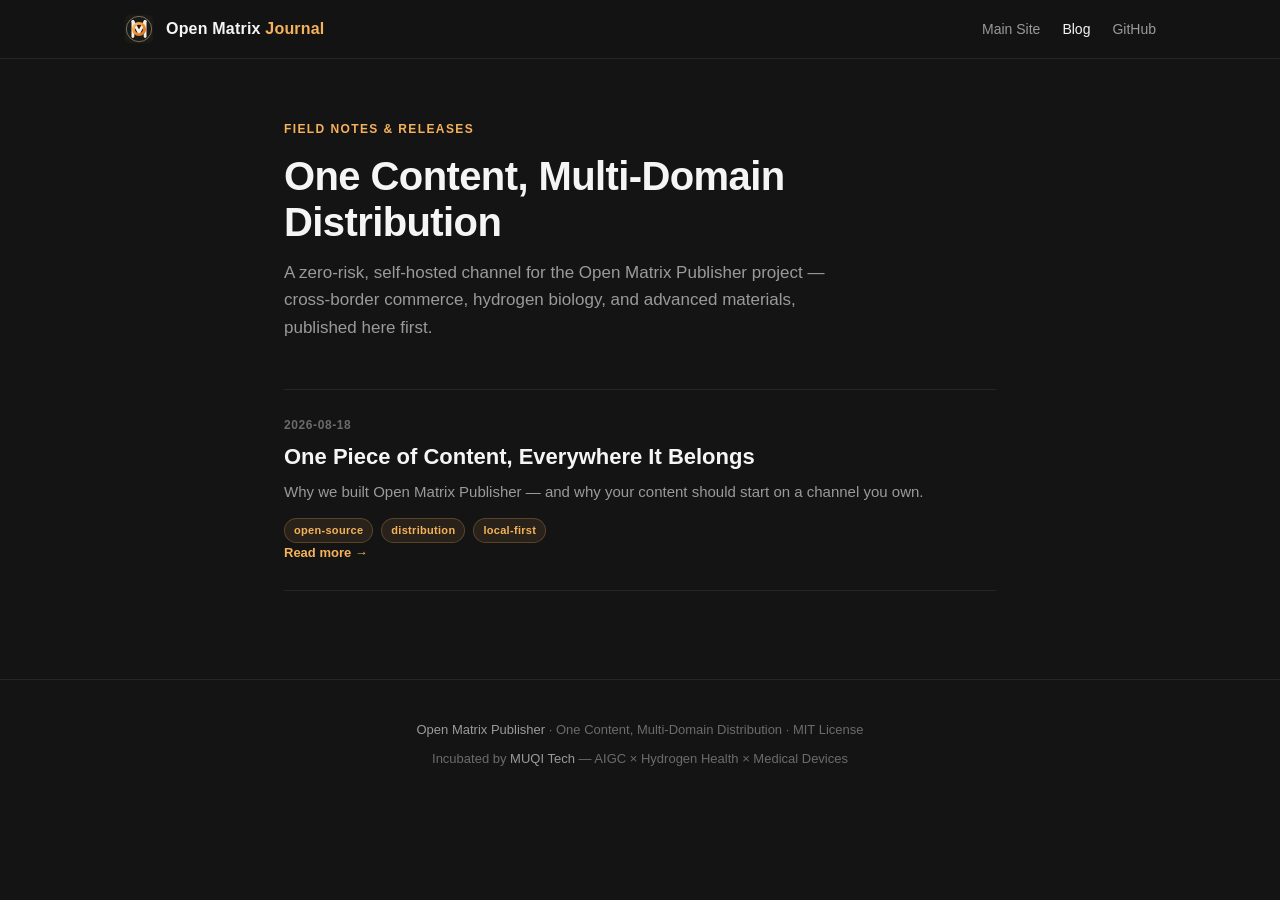
==== blog/index.html @ 553559a9 "feat(blog): add GitHub Pages static English blog scaffold Zero-risk self-hosted channel for the proj" ====
<!DOCTYPE html>
<html lang="en">
<head>
<meta charset="UTF-8">
<meta name="viewport" content="width=device-width, initial-scale=1.0">
<title>Open Matrix Journal · One Content, Multi-Domain Distribution</title>
<meta name="description" content="A zero-risk, self-hosted journal for Open Matrix Publisher.">
<meta property="og:title" content="Open Matrix Journal · One Content, Multi-Domain Distribution">
<meta property="og:description" content="A zero-risk, self-hosted journal for Open Matrix Publisher.">
<meta property="og:type" content="website">
<link rel="icon" href="../favicon.ico" sizes="any">
<link rel="stylesheet" href="assets/blog.css">
</head>
<body>
<header class="site-head">
  <div class="head-inner">
    <a class="brand" href="../index.html">
      <img src="../logo.svg" alt="Open Matrix Publisher" class="brand-logo">
      <span class="brand-name">Open Matrix <em>Journal</em></span>
    </a>
    <nav class="head-nav">
      <a href="../index.html">Main Site</a>
      <a href="index.html" class="active">Blog</a>
      <a href="https://github.com/Martin-MQtech/open-matrix-publisher">GitHub</a>
    </nav>
  </div>
</header>
<main class="wrap">
<div class="journal-head"><span class="journal-kicker">Field Notes &amp; Releases</span><h1 class="journal-title">One Content, Multi-Domain Distribution</h1><p class="journal-desc">A zero-risk, self-hosted channel for the Open Matrix Publisher project — cross-border commerce, hydrogen biology, and advanced materials, published here first.</p></div><div class="post-list"><a class="post-card" href="posts/hello-world.html"><div class="post-date">2026-08-18</div><h2>One Piece of Content, Everywhere It Belongs</h2><p class="post-desc">Why we built Open Matrix Publisher — and why your content should start on a channel you own.</p><div class="post-tags"><span class="tag">open-source</span><span class="tag">distribution</span><span class="tag">local-first</span></div><div class="read-more">Read more →</div></a></div>
</main>
<footer class="site-foot">
  <p><a href="../index.html">Open Matrix Publisher</a> · One Content, Multi-Domain Distribution · MIT License</p>
  <p class="foot-muted">Incubated by <a href="https://www.emuqi.com">MUQI Tech</a> — AIGC × Hydrogen Health × Medical Devices</p>
</footer>
</body>
</html>
---- blog/assets/blog.css ----
/* Open Matrix Journal — static blog stylesheet
   Brand: charcoal/grey + orange-yellow, flat, no glow. See AGENTS.md §1. */

:root {
    --bg: #141414;
    --surface: #1c1c1c;
    --surface-2: #242424;
    --surface-3: #2e2e2e;
    --ink: #f5f5f5;
    --ink-2: #e0e0e0;
    --muted: #9a9a9a;
    --faint: #6b6b6b;
    --line: rgba(255, 255, 255, 0.08);
    --line-2: rgba(255, 255, 255, 0.14);
    --accent: #e8892e;
    --accent-light: #f5b25a;
    --accent-deep: #d6762a;
    --accent-grad: linear-gradient(135deg, #f5b25a 0%, #e8892e 50%, #d6762a 100%);
}

* { box-sizing: border-box; margin: 0; padding: 0; }

html { scroll-behavior: smooth; }

body {
    font-family: -apple-system, BlinkMacSystemFont, "Segoe UI", "Helvetica Neue",
                 Arial, "PingFang SC", "Microsoft YaHei", sans-serif;
    background-color: var(--bg);
    color: var(--ink);
    line-height: 1.6;
    -webkit-font-smoothing: antialiased;
    text-rendering: optimizeLegibility;
}

a { color: var(--accent-light); text-decoration: none; transition: opacity 0.18s ease; }
a:hover { opacity: 0.82; }

/* ---------- Header ---------- */
.site-head {
    position: sticky; top: 0; z-index: 1000;
    background: rgba(20, 20, 20, 0.92);
    backdrop-filter: blur(12px);
    -webkit-backdrop-filter: blur(12px);
    border-bottom: 1px solid var(--line);
}
.head-inner {
    max-width: 1080px; margin: 0 auto; padding: 14px 24px;
    display: flex; justify-content: space-between; align-items: center;
}
.brand { display: flex; align-items: center; gap: 12px; color: var(--ink); }
.brand:hover { opacity: 1; }
.brand-logo { width: 30px; height: 30px; border-radius: 7px; }
.brand-name { font-size: 16px; font-weight: 700; letter-spacing: 0.2px; }
.brand-name em { font-style: normal; color: var(--accent-light); }
.head-nav { display: flex; align-items: center; gap: 22px; font-size: 14px; font-weight: 500; }
.head-nav a { color: var(--muted); }
.head-nav a:hover { color: var(--ink); opacity: 1; }
.head-nav a.active { color: var(--ink); }

/* ---------- Layout ---------- */
.wrap { max-width: 760px; margin: 0 auto; padding: 56px 24px 88px; }

/* ---------- Homepage ---------- */
.journal-head { margin-bottom: 48px; }
.journal-kicker {
    display: inline-block; font-size: 12px; font-weight: 600; letter-spacing: 1.4px;
    text-transform: uppercase; color: var(--accent-light); margin-bottom: 14px;
}
.journal-title {
    font-size: 40px; font-weight: 800; line-height: 1.15; letter-spacing: -0.6px;
    margin-bottom: 14px;
}
.journal-desc { font-size: 17px; color: var(--muted); max-width: 560px; }

.post-list { display: flex; flex-direction: column; }
.post-card {
    display: block; color: inherit; padding: 26px 0;
    border-bottom: 1px solid var(--line); transition: transform 0.18s ease;
}
.post-card:first-of-type { border-top: 1px solid var(--line); }
.post-card:hover { transform: translateX(4px); color: inherit; opacity: 1; }
.post-card .post-date {
    font-size: 12px; font-weight: 600; letter-spacing: 0.6px; text-transform: uppercase;
    color: var(--faint); margin-bottom: 8px;
}
.post-card h2 { font-size: 22px; font-weight: 700; line-height: 1.3; margin-bottom: 8px; color: var(--ink); }
.post-card:hover h2 { color: var(--accent-light); }
.post-card .post-desc { font-size: 15px; color: var(--muted); margin-bottom: 14px; }
.post-tags { display: flex; flex-wrap: wrap; gap: 8px; }
.tag {
    font-size: 11px; font-weight: 600; letter-spacing: 0.3px;
    color: var(--accent-light); background: rgba(245, 178, 90, 0.09);
    border: 1px solid rgba(245, 178, 90, 0.24);
    padding: 3px 9px; border-radius: 20px;
}
.read-more { font-size: 13px; font-weight: 600; color: var(--accent-light); }

/* ---------- Article ---------- */
.article { margin-bottom: 56px; }
.article .post-date {
    font-size: 12px; font-weight: 600; letter-spacing: 0.6px; text-transform: uppercase;
    color: var(--faint); margin-bottom: 12px;
}
.article h1 {
    font-size: 38px; font-weight: 800; line-height: 1.15; letter-spacing: -0.6px;
    margin-bottom: 18px;
}
.article .post-tags { margin-bottom: 32px; }
.article-body { font-size: 17px; line-height: 1.78; color: var(--ink-2); }
.article-body h2 {
    font-size: 26px; font-weight: 700; color: var(--ink);
    margin: 44px 0 16px; line-height: 1.25;
}
.article-body h3 {
    font-size: 21px; font-weight: 700; color: var(--ink);
    margin: 34px 0 12px; line-height: 1.25;
}
.article-body p { margin-bottom: 20px; }
.article-body a { border-bottom: 1px solid rgba(245, 178, 90, 0.4); }
.article-body strong { color: var(--ink); font-weight: 700; }
.article-body ul, .article-body ol { margin: 0 0 20px 24px; }
.article-body li { margin-bottom: 10px; }
.article-body blockquote {
    margin: 28px 0; padding: 18px 22px;
    border-left: 3px solid var(--accent);
    background: var(--surface); border-radius: 0 10px 10px 0;
    color: var(--ink-2); font-style: italic;
}
.article-body blockquote p { margin-bottom: 0; }
.article-body code {
    font-family: "SF Mono", "JetBrains Mono", Menlo, Consolas, monospace;
    font-size: 0.86em; background: var(--surface-2); color: var(--accent-light);
    padding: 2px 6px; border-radius: 5px;
}
.article-body pre {
    background: var(--surface-2); border: 1px solid var(--line);
    border-radius: 10px; padding: 18px 20px; overflow-x: auto;
    margin: 0 0 22px;
}
.article-body pre code { background: none; padding: 0; color: var(--ink-2); font-size: 14px; }
.article-body img { max-width: 100%; height: auto; border-radius: 10px; margin: 8px 0 22px; }

.back-link { display: inline-block; font-size: 14px; font-weight: 600; margin-top: 8px; }
.back-link::before { content: "← "; }

/* ---------- Footer ---------- */
.site-foot {
    border-top: 1px solid var(--line); padding: 40px 24px;
    text-align: center; font-size: 13px; color: var(--faint);
}
.site-foot a { color: var(--muted); }
.site-foot .foot-muted { margin-top: 8px; }

/* ---------- Responsive ---------- */
@media (max-width: 720px) {
    .journal-title { font-size: 30px; }
    .article h1 { font-size: 28px; }
    .article-body { font-size: 16px; }
    .head-nav { gap: 14px; font-size: 13px; }
}
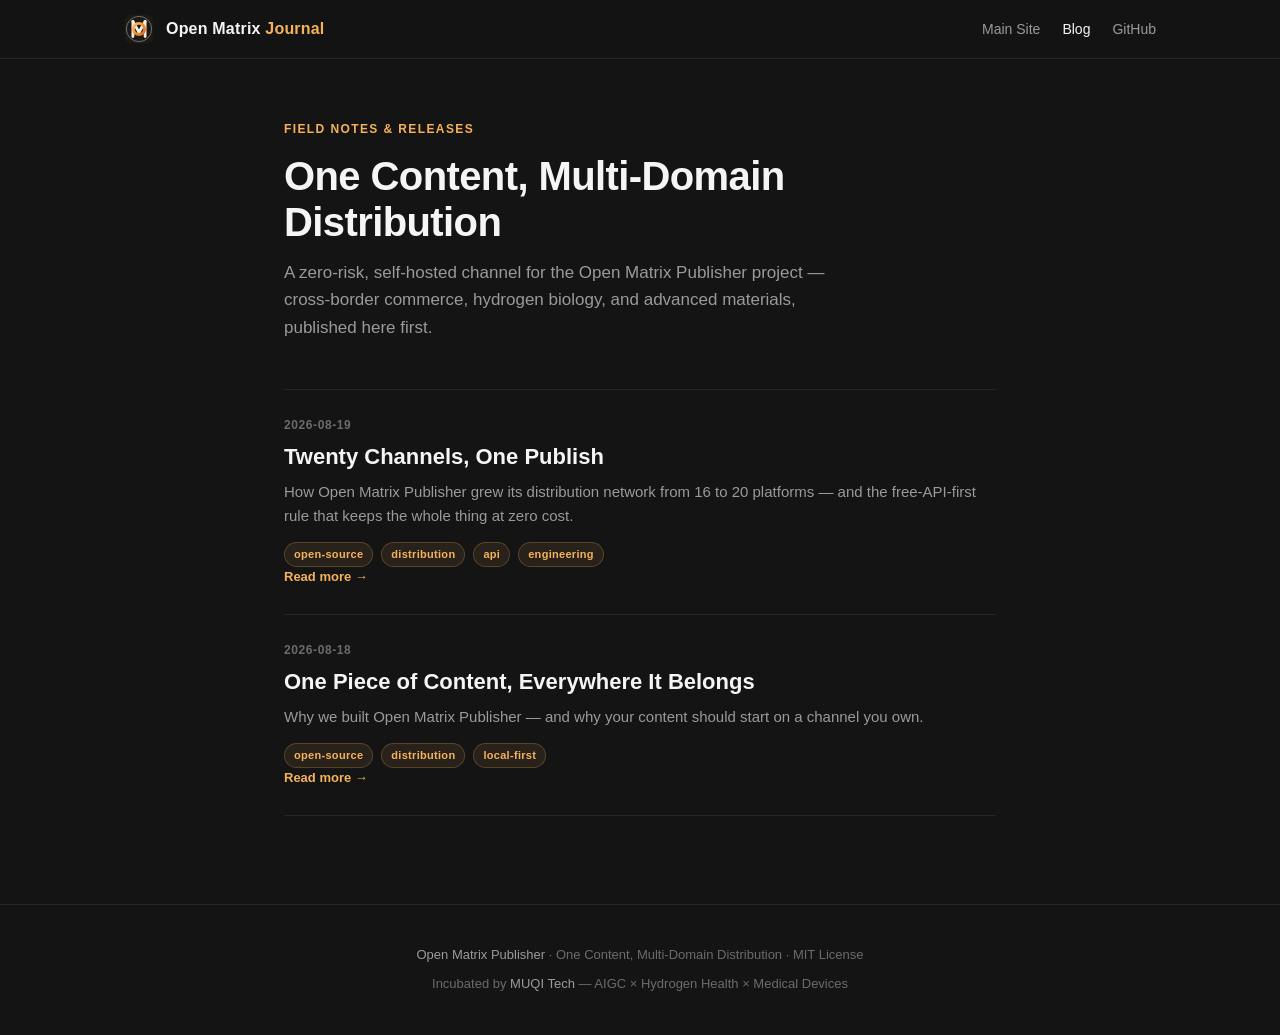
==== commit ad917652: "content(blog): add second post on the 20-platform integration Newest-first feed ordering now exercis" ====
--- a/blog/index.html
+++ b/blog/index.html
@@ -9,6 +9,7 @@
 <meta property="og:description" content="A zero-risk, self-hosted journal for Open Matrix Publisher.">
 <meta property="og:type" content="website">
 <link rel="icon" href="../favicon.ico" sizes="any">
+<link rel="alternate" type="application/atom+xml" title="Open Matrix Journal · One Content, Multi-Domain Distribution" href="atom.xml">
 <link rel="stylesheet" href="assets/blog.css">
 </head>
 <body>
@@ -26,7 +27,7 @@
   </div>
 </header>
 <main class="wrap">
-<div class="journal-head"><span class="journal-kicker">Field Notes &amp; Releases</span><h1 class="journal-title">One Content, Multi-Domain Distribution</h1><p class="journal-desc">A zero-risk, self-hosted channel for the Open Matrix Publisher project — cross-border commerce, hydrogen biology, and advanced materials, published here first.</p></div><div class="post-list"><a class="post-card" href="posts/hello-world.html"><div class="post-date">2026-08-18</div><h2>One Piece of Content, Everywhere It Belongs</h2><p class="post-desc">Why we built Open Matrix Publisher — and why your content should start on a channel you own.</p><div class="post-tags"><span class="tag">open-source</span><span class="tag">distribution</span><span class="tag">local-first</span></div><div class="read-more">Read more →</div></a></div>
+<div class="journal-head"><span class="journal-kicker">Field Notes &amp; Releases</span><h1 class="journal-title">One Content, Multi-Domain Distribution</h1><p class="journal-desc">A zero-risk, self-hosted channel for the Open Matrix Publisher project — cross-border commerce, hydrogen biology, and advanced materials, published here first.</p></div><div class="post-list"><a class="post-card" href="posts/twenty-channels-one-publish.html"><div class="post-date">2026-08-19</div><h2>Twenty Channels, One Publish</h2><p class="post-desc">How Open Matrix Publisher grew its distribution network from 16 to 20 platforms — and the free-API-first rule that keeps the whole thing at zero cost.</p><div class="post-tags"><span class="tag">open-source</span><span class="tag">distribution</span><span class="tag">api</span><span class="tag">engineering</span></div><div class="read-more">Read more →</div></a><a class="post-card" href="posts/hello-world.html"><div class="post-date">2026-08-18</div><h2>One Piece of Content, Everywhere It Belongs</h2><p class="post-desc">Why we built Open Matrix Publisher — and why your content should start on a channel you own.</p><div class="post-tags"><span class="tag">open-source</span><span class="tag">distribution</span><span class="tag">local-first</span></div><div class="read-more">Read more →</div></a></div>
 </main>
 <footer class="site-foot">
   <p><a href="../index.html">Open Matrix Publisher</a> · One Content, Multi-Domain Distribution · MIT License</p>
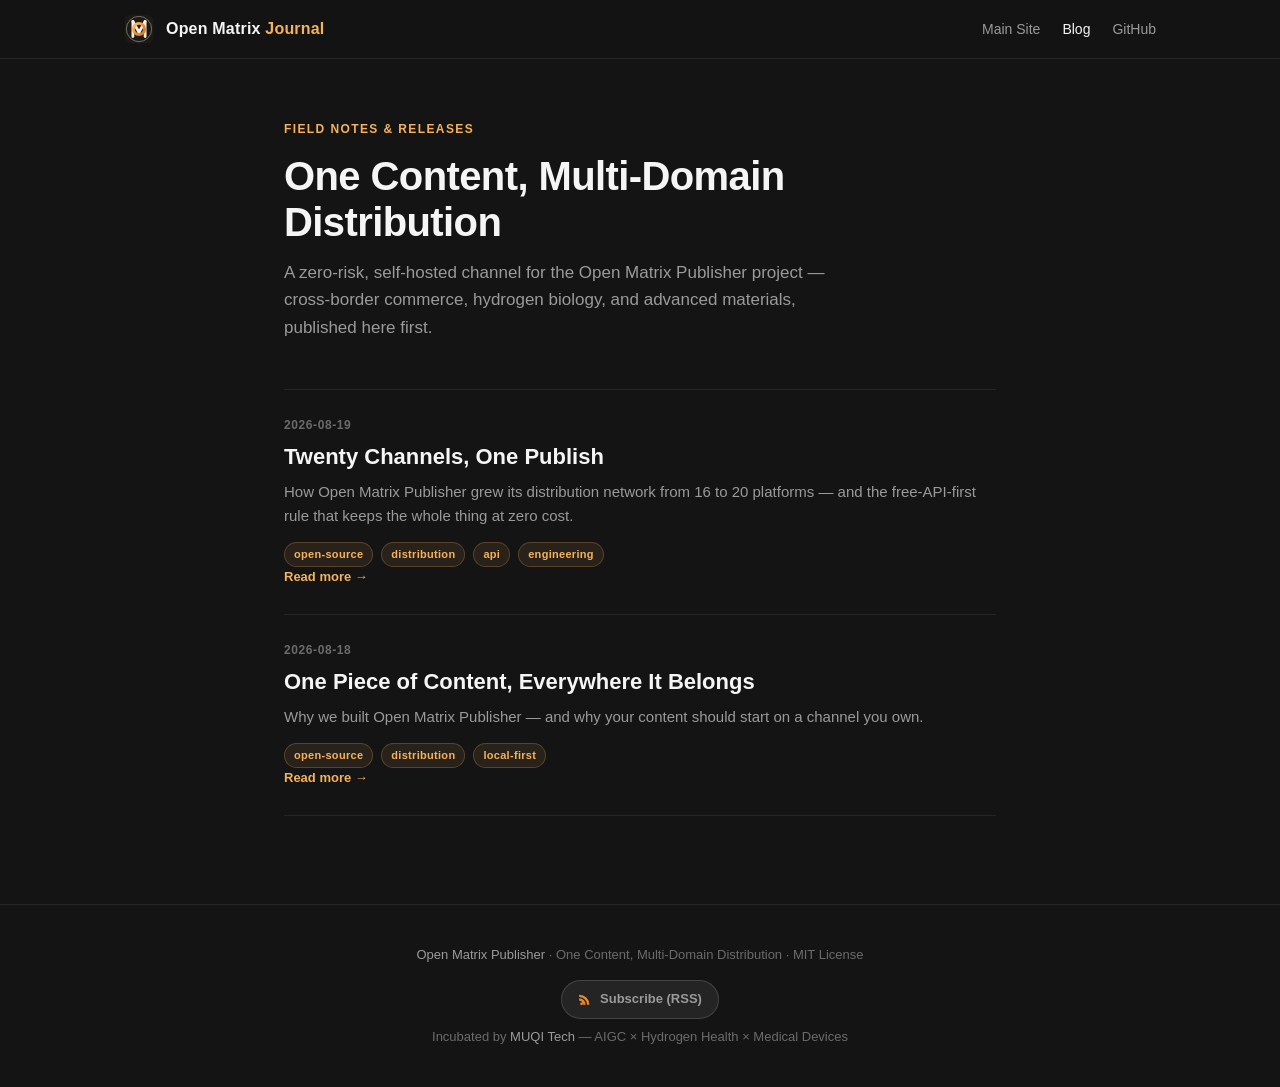
==== commit c719304c: "feat(blog): add Subscribe (RSS) button to the footer Pill-style flat button with an inline RSS icon " ====
--- a/blog/index.html
+++ b/blog/index.html
@@ -31,6 +31,12 @@
 </main>
 <footer class="site-foot">
   <p><a href="../index.html">Open Matrix Publisher</a> · One Content, Multi-Domain Distribution · MIT License</p>
+  <p class="foot-actions">
+    <a class="rss-btn" href="atom.xml">
+      <svg viewBox="0 0 24 24" aria-hidden="true"><path d="M6.18 17.82a2.4 2.4 0 1 1 0 4.8 2.4 2.4 0 0 1 0-4.8ZM2 4.5A17.5 17.5 0 0 1 19.5 22h-4.1A13.4 13.4 0 0 0 2 8.6V4.5Zm0 6.3a11.2 11.2 0 0 1 11.2 11.2h-4.1A7.1 7.1 0 0 0 2 14.9v-4.1Z"/></svg>
+      Subscribe (RSS)
+    </a>
+  </p>
   <p class="foot-muted">Incubated by <a href="https://www.emuqi.com">MUQI Tech</a> — AIGC × Hydrogen Health × Medical Devices</p>
 </footer>
 </body>
--- a/blog/assets/blog.css
+++ b/blog/assets/blog.css
@@ -149,6 +149,19 @@
     text-align: center; font-size: 13px; color: var(--faint);
 }
 .site-foot a { color: var(--muted); }
+.foot-actions { margin-top: 14px; }
+.rss-btn {
+    display: inline-flex; align-items: center; gap: 8px;
+    font-size: 13px; font-weight: 600; color: var(--ink);
+    background: var(--surface-2); border: 1px solid var(--line-2);
+    padding: 8px 16px; border-radius: 22px;
+    transition: border-color 0.18s ease, background 0.18s ease, color 0.18s ease;
+}
+.rss-btn svg { width: 14px; height: 14px; fill: var(--accent); flex-shrink: 0; }
+.rss-btn:hover {
+    background: var(--surface-3); border-color: var(--accent);
+    color: var(--accent-light); opacity: 1;
+}
 .site-foot .foot-muted { margin-top: 8px; }
 
 /* ---------- Responsive ---------- */
